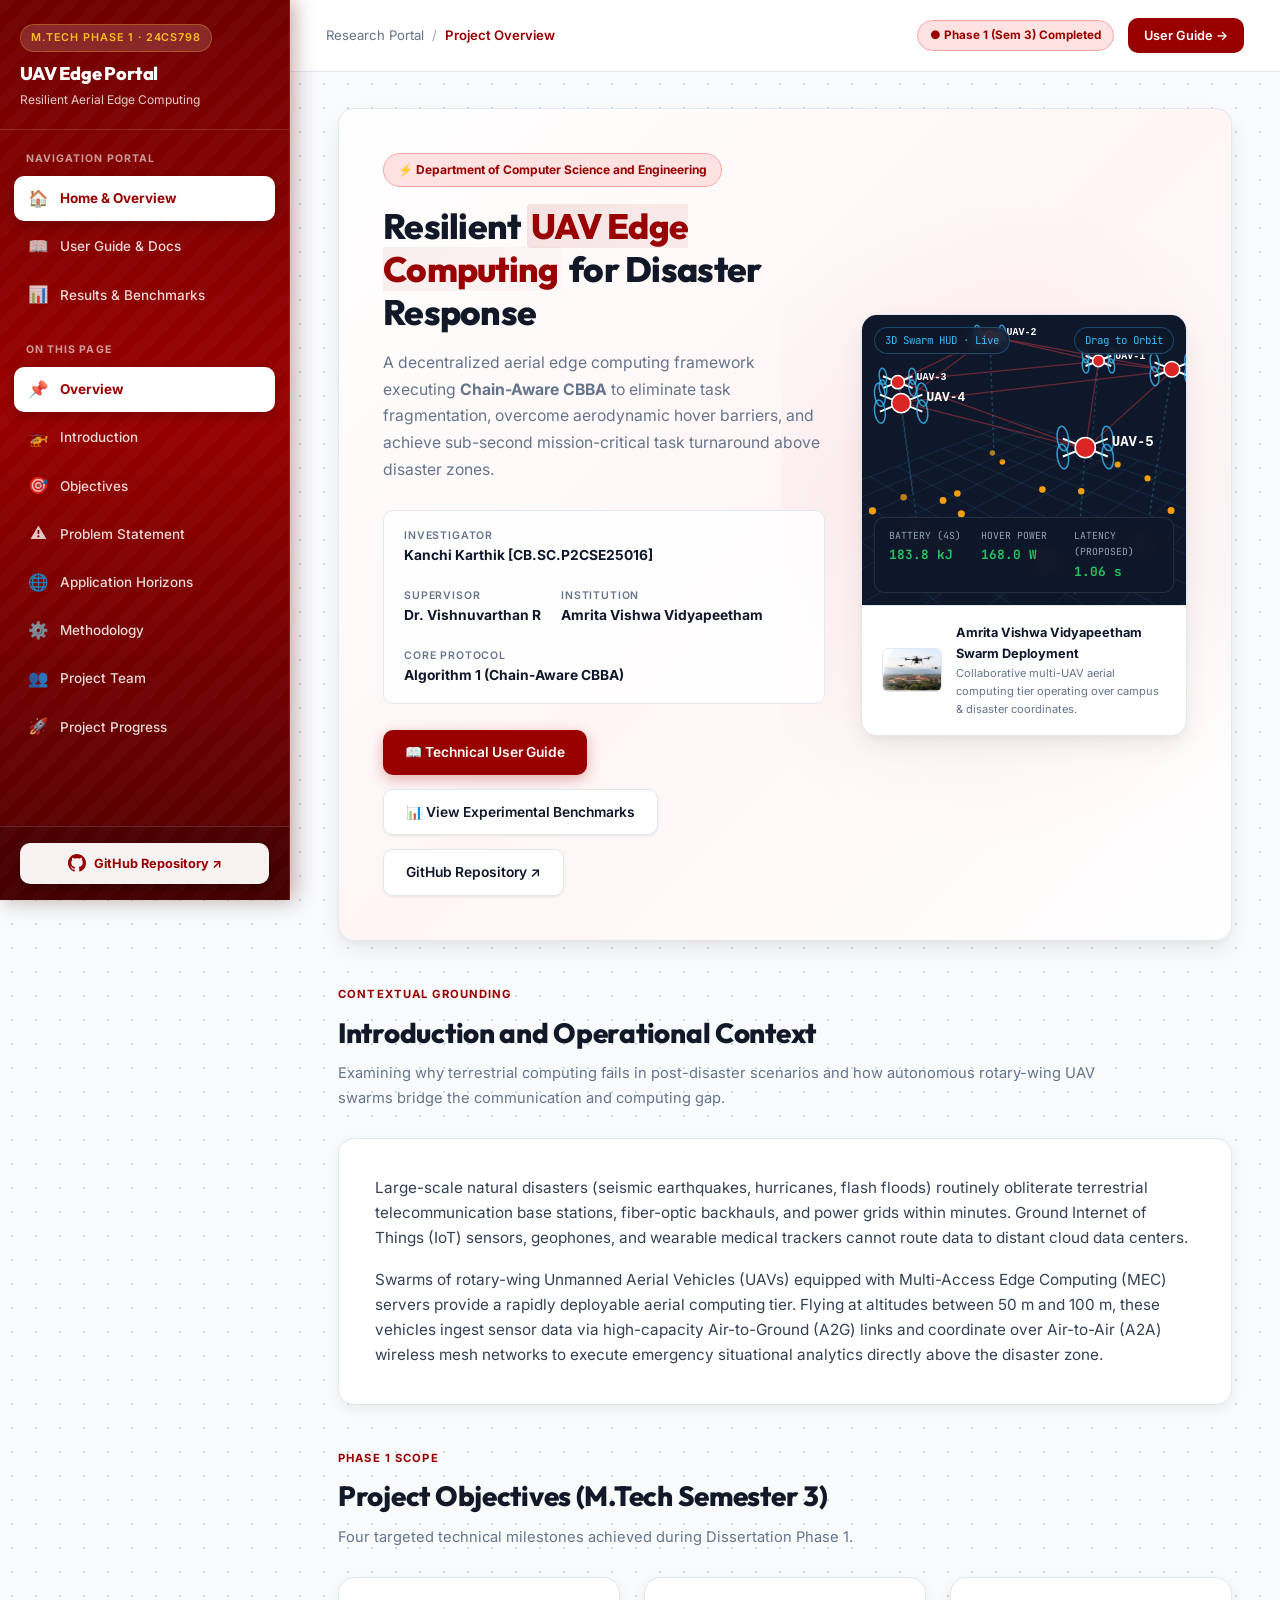
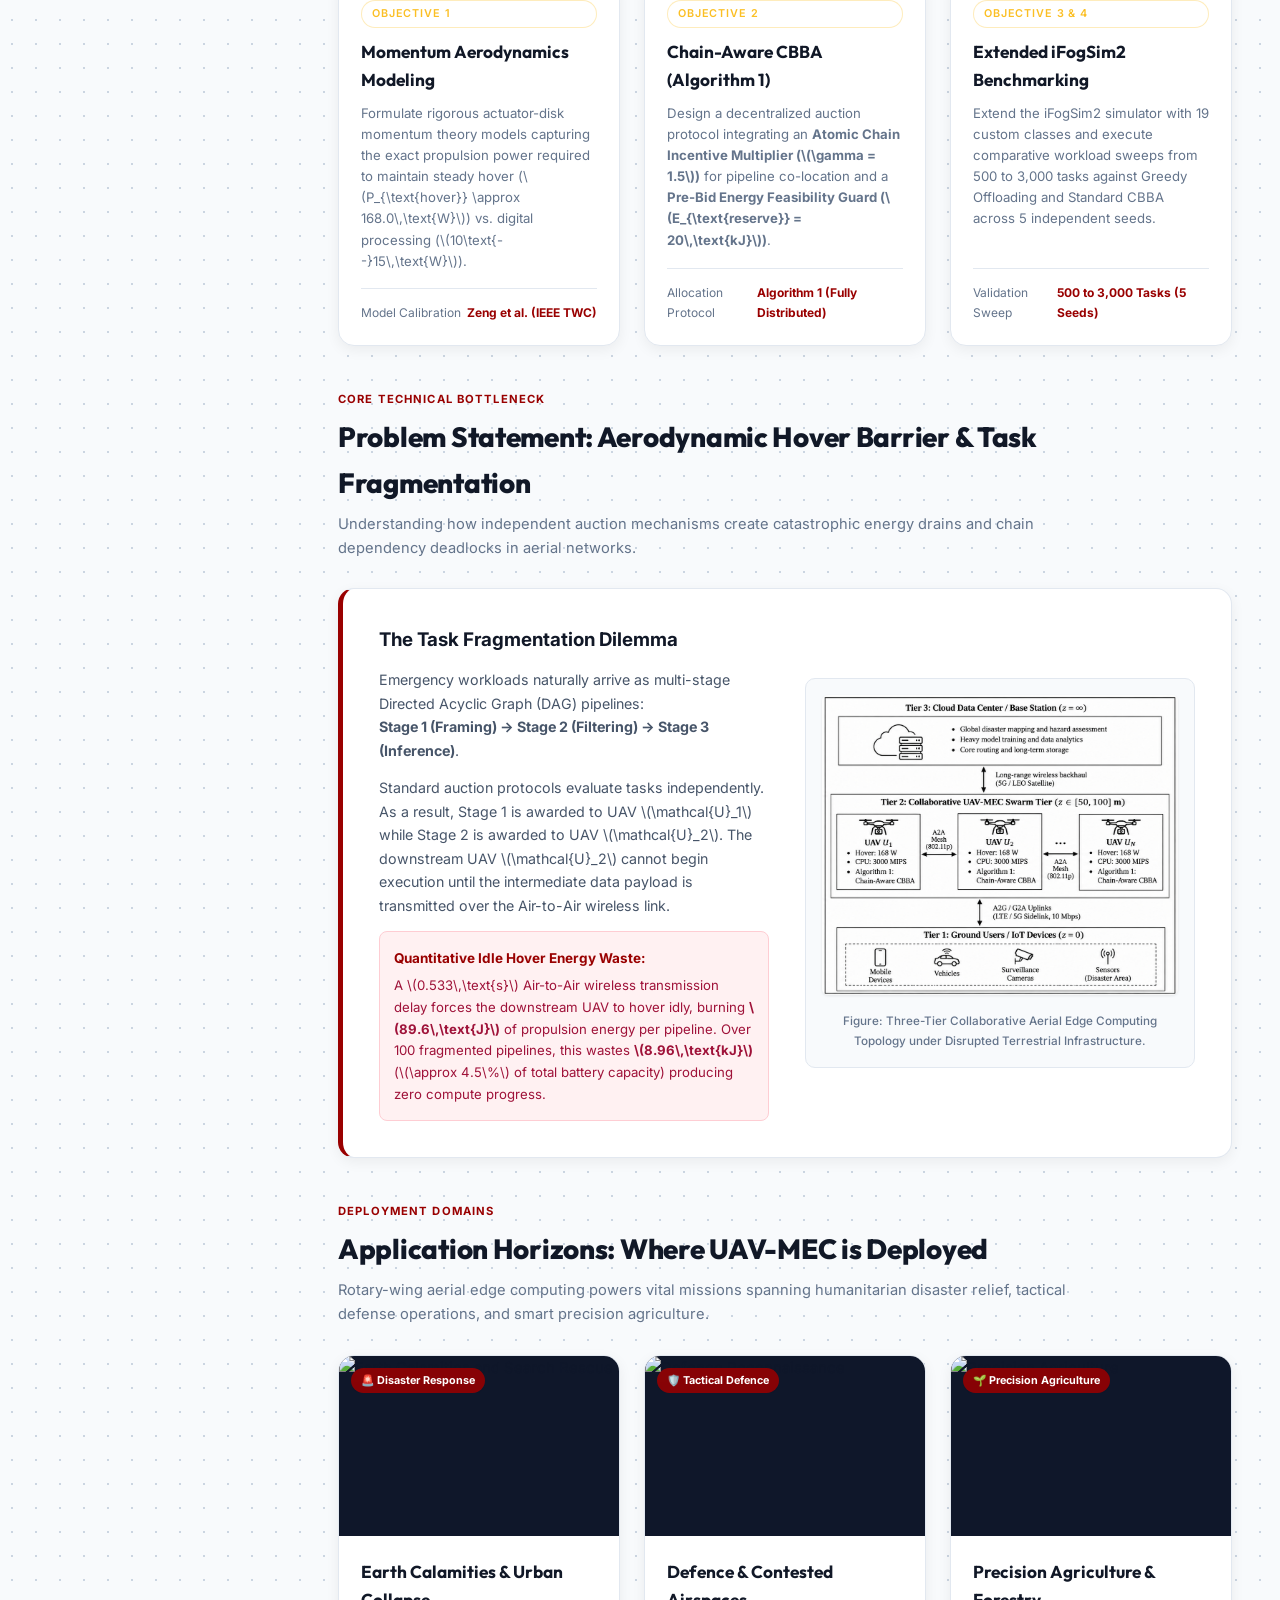
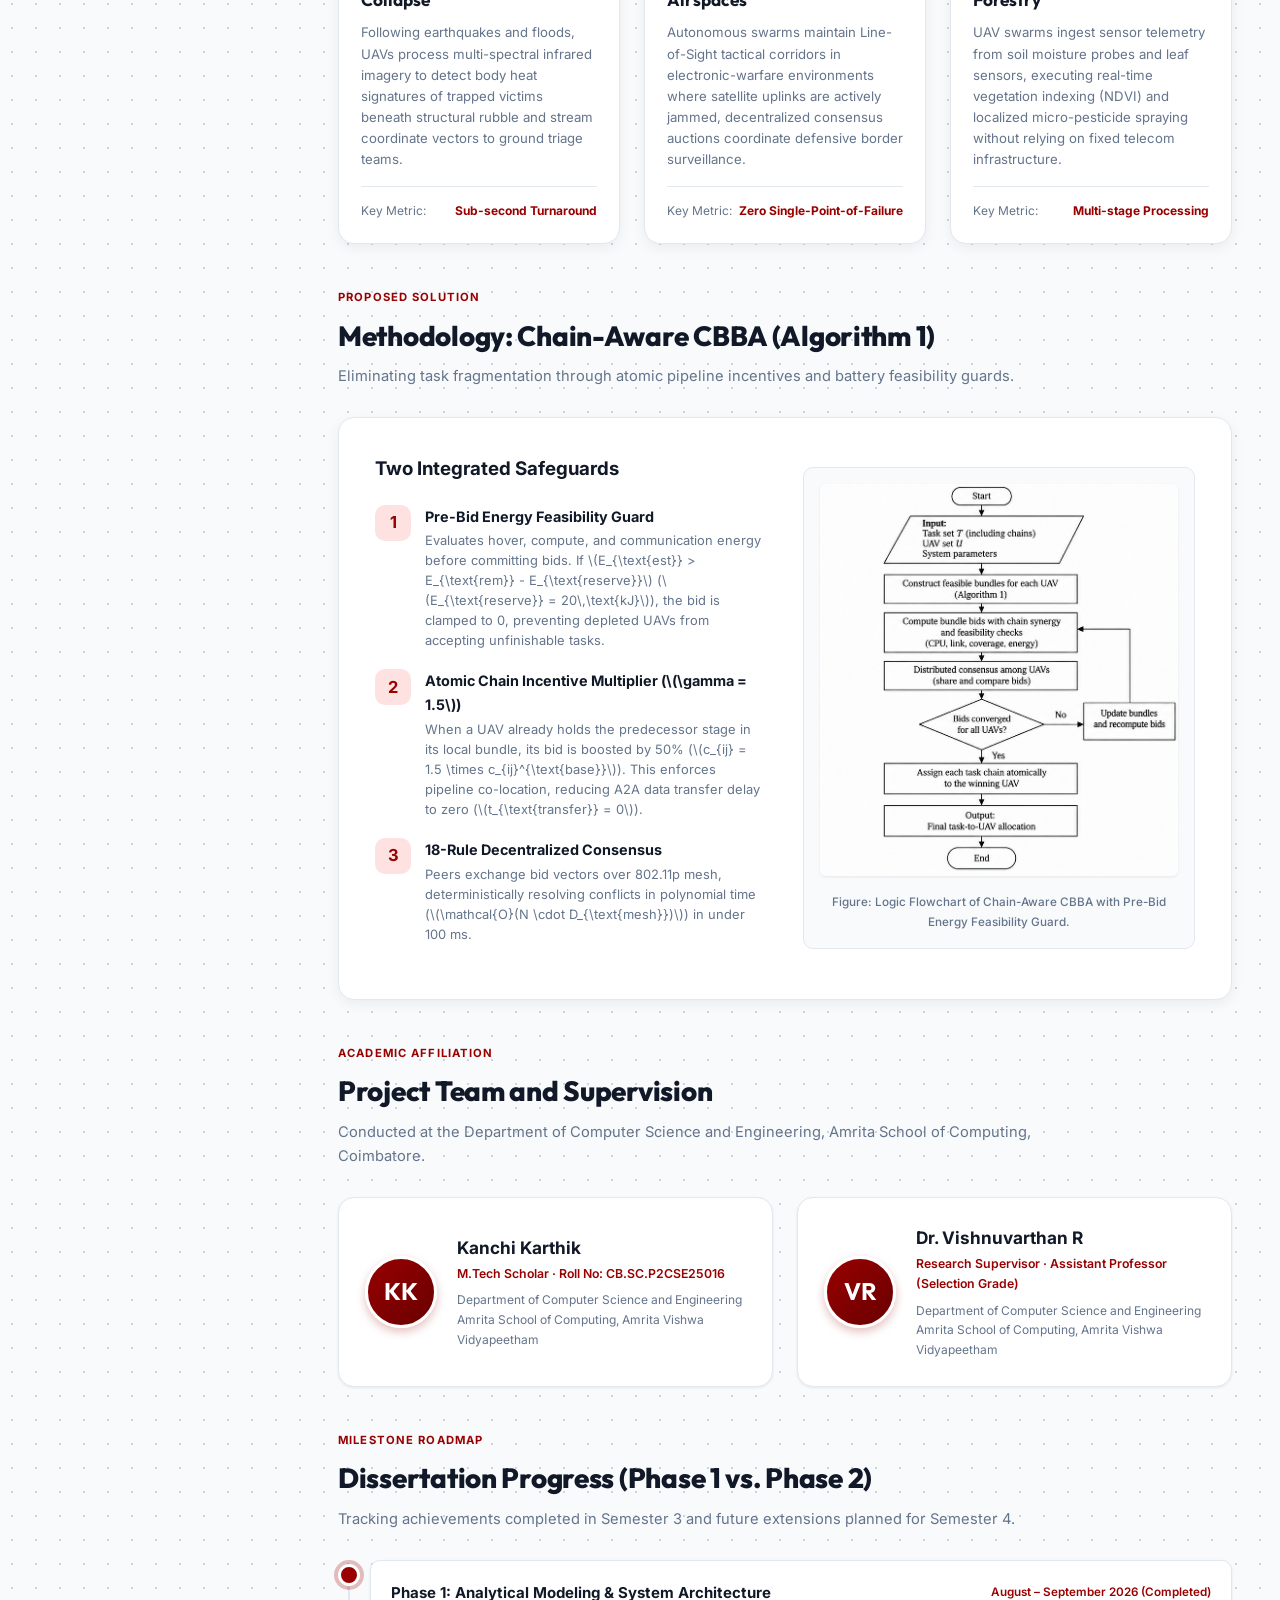
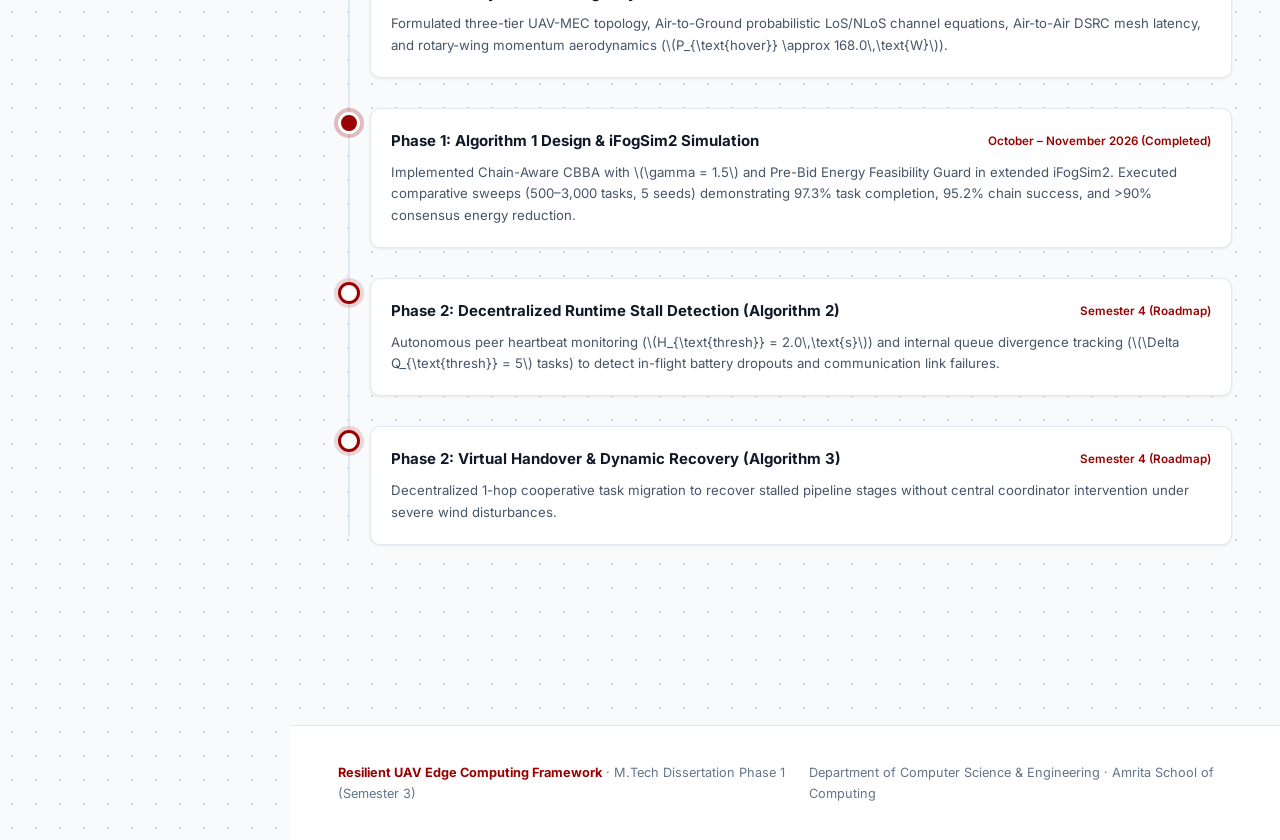
==== index.html @ 2c10b598 "Add full interactive documentation portal with textured crimson theme and 3D UAV HUD" ====
<!DOCTYPE html>
<html lang="en">
<head>
  <meta charset="UTF-8">
  <meta name="viewport" content="width=device-width, initial-scale=1.0">
  <title>Resilient UAV Edge Computing | Disaster Response Documentation Portal</title>
  <link rel="stylesheet" href="css/style.css">
  <link rel="icon" href="assets/amrita_uav_hero.png">
  <!-- MathJax for rendering KaTeX/LaTeX math -->
  <script src="https://polyfill.io/v3/polyfill.min.js?features=es6"></script>
  <script id="MathJax-script" async src="https://cdn.jsdelivr.net/npm/mathjax@3/es5/tex-mml-chtml.js"></script>
</head>
<body>

<div class="app-container">

  <!-- ==============================================================================
       TEXTURED CRIMSON SIDEBAR
       ============================================================================== -->
  <aside class="sidebar">
    <div class="sidebar-header">
      <div class="brand-badge">M.Tech Phase 1 · 24CS798</div>
      <h2 class="brand-title">UAV Edge Portal</h2>
      <p class="brand-subtitle">Resilient Aerial Edge Computing</p>
    </div>

    <nav class="sidebar-nav">
      <div class="nav-group">
        <div class="nav-group-title">Navigation Portal</div>
        <a href="index.html" class="nav-link active">
          <span class="nav-icon">🏠</span> Home & Overview
        </a>
        <a href="documentation.html" class="nav-link">
          <span class="nav-icon">📖</span> User Guide & Docs
        </a>
        <a href="results.html" class="nav-link">
          <span class="nav-icon">📊</span> Results & Benchmarks
        </a>
      </div>

      <div class="nav-group">
        <div class="nav-group-title">On This Page</div>
        <a href="#overview" class="nav-link"><span class="nav-icon">📌</span> Overview</a>
        <a href="#introduction" class="nav-link"><span class="nav-icon">🚁</span> Introduction</a>
        <a href="#objectives" class="nav-link"><span class="nav-icon">🎯</span> Objectives</a>
        <a href="#problem" class="nav-link"><span class="nav-icon">⚠️</span> Problem Statement</a>
        <a href="#applications" class="nav-link"><span class="nav-icon">🌐</span> Application Horizons</a>
        <a href="#methodology" class="nav-link"><span class="nav-icon">⚙️</span> Methodology</a>
        <a href="#team" class="nav-link"><span class="nav-icon">👥</span> Project Team</a>
        <a href="#progress" class="nav-link"><span class="nav-icon">🚀</span> Project Progress</a>
      </div>
    </nav>

    <div class="sidebar-footer">
      <a href="https://github.com/Kanchi-karthik/Resilient-UAV-Edge-Computing" target="_blank" class="github-btn">
        <svg height="18" width="18" viewBox="0 0 16 16" fill="currentColor">
          <path d="M8 0C3.58 0 0 3.58 0 8c0 3.54 2.29 6.53 5.47 7.59.4.07.55-.17.55-.38 0-.19-.01-.82-.01-1.49-2.01.37-2.53-.49-2.69-.94-.09-.23-.48-.94-.82-1.13-.28-.15-.68-.52-.01-.53.63-.01 1.08.58 1.23.82.72 1.21 1.87.87 2.33.66.07-.52.28-.87.51-1.07-1.78-.2-3.64-.89-3.64-3.95 0-.87.31-1.59.82-2.15-.08-.2-.36-1.02.08-2.12 0 0 .67-.21 2.2.82.64-.18 1.32-.27 2-.27.68 0 1.36.09 2 .27 1.53-1.04 2.2-.82 2.2-.82.44 1.1.16 1.92.08 2.12.51.56.82 1.27.82 2.15 0 3.07-1.87 3.75-3.65 3.95.29.25.54.73.54 1.48 0 1.07-.01 1.93-.01 2.2 0 .21.15.46.55.38A8.013 8.013 0 0016 8c0-4.42-3.58-8-8-8z"/>
        </svg>
        GitHub Repository ↗
      </a>
    </div>
  </aside>

  <!-- ==============================================================================
       MAIN CONTENT AREA
       ============================================================================== -->
  <main class="main-wrapper">
    
    <!-- Top Sticky Header -->
    <header class="top-navbar">
      <div class="nav-crumbs">
        <button class="mobile-toggle" aria-label="Toggle navigation">☰</button>
        <a href="index.html">Research Portal</a>
        <span class="separator">/</span>
        <span class="current">Project Overview</span>
      </div>
      <div class="top-actions">
        <span class="badge-phase">● Phase 1 (Sem 3) Completed</span>
        <a href="documentation.html" class="btn-header btn-header-primary">User Guide →</a>
      </div>
    </header>

    <!-- Page Content Container -->
    <div class="page-content">

      <!-- ==============================================================================
           3D INTERACTIVE HERO SECTION & AMRITA UAV DEPLOYMENT SCENARIO
           ============================================================================== -->
      <section id="overview" class="hero-3d-section">
        <div class="hero-grid">
          <div class="hero-text-block">
            <div class="hero-pill">⚡ Department of Computer Science and Engineering</div>
            <h1 class="hero-title">
              Resilient <span class="highlight">UAV Edge Computing</span> for Disaster Response
            </h1>
            <p class="hero-desc">
              A decentralized aerial edge computing framework executing <strong>Chain-Aware CBBA</strong> to eliminate task fragmentation, overcome aerodynamic hover barriers, and achieve sub-second mission-critical task turnaround above disaster zones.
            </p>

            <div class="hero-meta-strip">
              <div class="meta-item">
                <span class="meta-label">Investigator</span>
                <span class="meta-val">Kanchi Karthik [CB.SC.P2CSE25016]</span>
              </div>
              <div class="meta-item">
                <span class="meta-label">Supervisor</span>
                <span class="meta-val">Dr. Vishnuvarthan R</span>
              </div>
              <div class="meta-item">
                <span class="meta-label">Institution</span>
                <span class="meta-val">Amrita Vishwa Vidyapeetham</span>
              </div>
              <div class="meta-item">
                <span class="meta-label">Core Protocol</span>
                <span class="meta-val">Algorithm 1 (Chain-Aware CBBA)</span>
              </div>
            </div>

            <div class="hero-buttons">
              <a href="documentation.html" class="btn btn-primary">📖 Technical User Guide</a>
              <a href="results.html" class="btn btn-secondary">📊 View Experimental Benchmarks</a>
              <a href="https://github.com/Kanchi-karthik/Resilient-UAV-Edge-Computing" target="_blank" class="btn btn-secondary">
                GitHub Repository ↗
              </a>
            </div>
          </div>

          <!-- Interactive 3D Canvas / HUD Card -->
          <div class="hero-interactive-card">
            <div class="canvas-container">
              <canvas id="uav3dCanvas"></canvas>
              <div class="hud-overlay">
                <span class="hud-pill">3D Swarm HUD · Live</span>
                <span class="hud-pill">Drag to Orbit</span>
              </div>
              <div class="hud-telemetry">
                <div class="telemetry-item">
                  <span class="telemetry-label">Battery (4S)</span>
                  <span id="hudBattery" class="telemetry-val">184.2 kJ</span>
                </div>
                <div class="telemetry-item">
                  <span class="telemetry-label">Hover Power</span>
                  <span class="telemetry-val">168.0 W</span>
                </div>
                <div class="telemetry-item">
                  <span class="telemetry-label">Latency (Proposed)</span>
                  <span id="hudLatency" class="telemetry-val">1.06 s</span>
                </div>
              </div>
            </div>

            <!-- College Campus Photo Attachment Bar -->
            <div class="campus-preview-bar">
              <img src="assets/amrita_uav_hero.png" alt="Amrita Campus UAV Deployment" class="campus-thumbnail">
              <div class="campus-info">
                <h4>Amrita Vishwa Vidyapeetham Swarm Deployment</h4>
                <p>Collaborative multi-UAV aerial computing tier operating over campus & disaster coordinates.</p>
              </div>
            </div>
          </div>
        </div>
      </section>

      <!-- ==============================================================================
           INTRODUCTION & OPERATIONAL CONTEXT
           ============================================================================== -->
      <section id="introduction" class="content-section">
        <div class="section-header">
          <span class="section-tag">Contextual Grounding</span>
          <h2 class="section-title">Introduction and Operational Context</h2>
          <p class="section-desc">
            Examining why terrestrial computing fails in post-disaster scenarios and how autonomous rotary-wing UAV swarms bridge the communication and computing gap.
          </p>
        </div>

        <div class="methodology-box">
          <p style="margin-bottom: 16px; font-size: 1.02rem; color: #334155;">
            Large-scale natural disasters (seismic earthquakes, hurricanes, flash floods) routinely obliterate terrestrial telecommunication base stations, fiber-optic backhauls, and power grids within minutes. Ground Internet of Things (IoT) sensors, geophones, and wearable medical trackers cannot route data to distant cloud data centers.
          </p>
          <p style="font-size: 1.02rem; color: #334155;">
            Swarms of rotary-wing Unmanned Aerial Vehicles (UAVs) equipped with Multi-Access Edge Computing (MEC) servers provide a rapidly deployable aerial computing tier. Flying at altitudes between 50 m and 100 m, these vehicles ingest sensor data via high-capacity Air-to-Ground (A2G) links and coordinate over Air-to-Air (A2A) wireless mesh networks to execute emergency situational analytics directly above the disaster zone.
          </p>
        </div>
      </section>

      <!-- ==============================================================================
           PROJECT OBJECTIVES
           ============================================================================== -->
      <section id="objectives" class="content-section">
        <div class="section-header">
          <span class="section-tag">Phase 1 Scope</span>
          <h2 class="section-title">Project Objectives (M.Tech Semester 3)</h2>
          <p class="section-desc">
            Four targeted technical milestones achieved during Dissertation Phase 1.
          </p>
        </div>

        <div class="cards-grid-3">
          <div class="app-card">
            <div class="app-card-body">
              <div class="brand-badge">Objective 1</div>
              <h3 class="app-card-title">Momentum Aerodynamics Modeling</h3>
              <p class="app-card-text">
                Formulate rigorous actuator-disk momentum theory models capturing the exact propulsion power required to maintain steady hover (\(P_{\text{hover}} \approx 168.0\,\text{W}\)) vs. digital processing (\(10\text{--}15\,\text{W}\)).
              </p>
              <div class="app-card-footer">
                <span>Model Calibration</span>
                <strong>Zeng et al. (IEEE TWC)</strong>
              </div>
            </div>
          </div>

          <div class="app-card">
            <div class="app-card-body">
              <div class="brand-badge">Objective 2</div>
              <h3 class="app-card-title">Chain-Aware CBBA (Algorithm 1)</h3>
              <p class="app-card-text">
                Design a decentralized auction protocol integrating an <strong>Atomic Chain Incentive Multiplier (\(\gamma = 1.5\))</strong> for pipeline co-location and a <strong>Pre-Bid Energy Feasibility Guard (\(E_{\text{reserve}} = 20\,\text{kJ}\))</strong>.
              </p>
              <div class="app-card-footer">
                <span>Allocation Protocol</span>
                <strong>Algorithm 1 (Fully Distributed)</strong>
              </div>
            </div>
          </div>

          <div class="app-card">
            <div class="app-card-body">
              <div class="brand-badge">Objective 3 & 4</div>
              <h3 class="app-card-title">Extended iFogSim2 Benchmarking</h3>
              <p class="app-card-text">
                Extend the iFogSim2 simulator with 19 custom classes and execute comparative workload sweeps from 500 to 3,000 tasks against Greedy Offloading and Standard CBBA across 5 independent seeds.
              </p>
              <div class="app-card-footer">
                <span>Validation Sweep</span>
                <strong>500 to 3,000 Tasks (5 Seeds)</strong>
              </div>
            </div>
          </div>
        </div>
      </section>

      <!-- ==============================================================================
           PROBLEM STATEMENT: THE AERODYNAMIC HOVER BARRIER & TASK FRAGMENTATION
           ============================================================================== -->
      <section id="problem" class="content-section">
        <div class="section-header">
          <span class="section-tag">Core Technical Bottleneck</span>
          <h2 class="section-title">Problem Statement: Aerodynamic Hover Barrier & Task Fragmentation</h2>
          <p class="section-desc">
            Understanding how independent auction mechanisms create catastrophic energy drains and chain dependency deadlocks in aerial networks.
          </p>
        </div>

        <div class="methodology-box" style="border-left: 5px solid var(--primary-red);">
          <div class="methodology-grid">
            <div>
              <h3 style="font-size: 1.25rem; font-weight: 700; color: #111827; margin-bottom: 12px;">
                The Task Fragmentation Dilemma
              </h3>
              <p style="font-size: 0.95rem; color: #475569; line-height: 1.65; margin-bottom: 14px;">
                Emergency workloads naturally arrive as multi-stage Directed Acyclic Graph (DAG) pipelines:
                <br><strong>Stage 1 (Framing) → Stage 2 (Filtering) → Stage 3 (Inference)</strong>.
              </p>
              <p style="font-size: 0.95rem; color: #475569; line-height: 1.65; margin-bottom: 14px;">
                Standard auction protocols evaluate tasks independently. As a result, Stage 1 is awarded to UAV \(\mathcal{U}_1\) while Stage 2 is awarded to UAV \(\mathcal{U}_2\). The downstream UAV \(\mathcal{U}_2\) cannot begin execution until the intermediate data payload is transmitted over the Air-to-Air wireless link.
              </p>
              <div style="background: #fff1f2; border: 1px solid #fecdd3; padding: 14px; border-radius: 8px;">
                <strong style="color: #990000; font-size: 0.9rem;">Quantitative Idle Hover Energy Waste:</strong>
                <p style="font-size: 0.88rem; color: #9f1239; margin-top: 4px;">
                  A \(0.533\,\text{s}\) Air-to-Air wireless transmission delay forces the downstream UAV to hover idly, burning <strong>\(89.6\,\text{J}\)</strong> of propulsion energy per pipeline. Over 100 fragmented pipelines, this wastes <strong>\(8.96\,\text{kJ}\)</strong> (\(\approx 4.5\%\) of total battery capacity) producing zero compute progress.
                </p>
              </div>
            </div>

            <div class="diagram-card">
              <img src="assets/architecture_ieee_bw.png" alt="Three-Tier Collaborative Architecture">
              <div class="diagram-caption">Figure: Three-Tier Collaborative Aerial Edge Computing Topology under Disrupted Terrestrial Infrastructure.</div>
            </div>
          </div>
        </div>
      </section>

      <!-- ==============================================================================
           APPLICATION HORIZONS: AGRICULTURE, DEFENCE, AND EARTH CALAMITIES
           ============================================================================== -->
      <section id="applications" class="content-section">
        <div class="section-header">
          <span class="section-tag">Deployment Domains</span>
          <h2 class="section-title">Application Horizons: Where UAV-MEC is Deployed</h2>
          <p class="section-desc">
            Rotary-wing aerial edge computing powers vital missions spanning humanitarian disaster relief, tactical defense operations, and smart precision agriculture.
          </p>
        </div>

        <div class="cards-grid-3">
          <!-- Card 1: Earth Calamities -->
          <div class="app-card">
            <div class="app-card-img-wrap">
              <img src="https://images.unsplash.com/photo-1547683905-f686c993aae5?auto=format&fit=crop&w=800&q=80" alt="Earth Calamities and Search Rescue" class="app-card-img">
              <span class="app-card-badge">🚨 Disaster Response</span>
            </div>
            <div class="app-card-body">
              <h3 class="app-card-title">Earth Calamities & Urban Collapse</h3>
              <p class="app-card-text">
                Following earthquakes and floods, UAVs process multi-spectral infrared imagery to detect body heat signatures of trapped victims beneath structural rubble and stream coordinate vectors to ground triage teams.
              </p>
              <div class="app-card-footer">
                <span>Key Metric:</span>
                <strong>Sub-second Turnaround</strong>
              </div>
            </div>
          </div>

          <!-- Card 2: Defence & Tactical Reconnaissance -->
          <div class="app-card">
            <div class="app-card-img-wrap">
              <img src="https://images.unsplash.com/photo-1508614589041-895b88991e3e?auto=format&fit=crop&w=800&q=80" alt="Defence Reconnaissance" class="app-card-img">
              <span class="app-card-badge">🛡️ Tactical Defence</span>
            </div>
            <div class="app-card-body">
              <h3 class="app-card-title">Defence & Contested Airspaces</h3>
              <p class="app-card-text">
                Autonomous swarms maintain Line-of-Sight tactical corridors in electronic-warfare environments where satellite uplinks are actively jammed, decentralized consensus auctions coordinate defensive border surveillance.
              </p>
              <div class="app-card-footer">
                <span>Key Metric:</span>
                <strong>Zero Single-Point-of-Failure</strong>
              </div>
            </div>
          </div>

          <!-- Card 3: Precision Agriculture -->
          <div class="app-card">
            <div class="app-card-img-wrap">
              <img src="https://images.unsplash.com/photo-1586771107445-d3ca888129ff?auto=format&fit=crop&w=800&q=80" alt="Precision Agriculture" class="app-card-img">
              <span class="app-card-badge">🌱 Precision Agriculture</span>
            </div>
            <div class="app-card-body">
              <h3 class="app-card-title">Precision Agriculture & Forestry</h3>
              <p class="app-card-text">
                UAV swarms ingest sensor telemetry from soil moisture probes and leaf sensors, executing real-time vegetation indexing (NDVI) and localized micro-pesticide spraying without relying on fixed telecom infrastructure.
              </p>
              <div class="app-card-footer">
                <span>Key Metric:</span>
                <strong>Multi-stage Processing</strong>
              </div>
            </div>
          </div>
        </div>
      </section>

      <!-- ==============================================================================
           METHODOLOGY & ALGORITHM 1 HIGHLIGHT
           ============================================================================== -->
      <section id="methodology" class="content-section">
        <div class="section-header">
          <span class="section-tag">Proposed Solution</span>
          <h2 class="section-title">Methodology: Chain-Aware CBBA (Algorithm 1)</h2>
          <p class="section-desc">
            Eliminating task fragmentation through atomic pipeline incentives and battery feasibility guards.
          </p>
        </div>

        <div class="methodology-box">
          <div class="methodology-grid">
            <div>
              <h3 style="font-size: 1.25rem; font-weight: 700; color: #111827; margin-bottom: 12px;">
                Two Integrated Safeguards
              </h3>
              
              <ul class="feature-list">
                <li class="feature-item">
                  <div class="feature-icon">1</div>
                  <div class="feature-text">
                    <h4>Pre-Bid Energy Feasibility Guard</h4>
                    <p>Evaluates hover, compute, and communication energy before committing bids. If \(E_{\text{est}} > E_{\text{rem}} - E_{\text{reserve}}\) (\(E_{\text{reserve}} = 20\,\text{kJ}\)), the bid is clamped to 0, preventing depleted UAVs from accepting unfinishable tasks.</p>
                  </div>
                </li>

                <li class="feature-item">
                  <div class="feature-icon">2</div>
                  <div class="feature-text">
                    <h4>Atomic Chain Incentive Multiplier (\(\gamma = 1.5\))</h4>
                    <p>When a UAV already holds the predecessor stage in its local bundle, its bid is boosted by 50% (\(c_{ij} = 1.5 \times c_{ij}^{\text{base}}\)). This enforces pipeline co-location, reducing A2A data transfer delay to zero (\(t_{\text{transfer}} = 0\)).</p>
                  </div>
                </li>

                <li class="feature-item">
                  <div class="feature-icon">3</div>
                  <div class="feature-text">
                    <h4>18-Rule Decentralized Consensus</h4>
                    <p>Peers exchange bid vectors over 802.11p mesh, deterministically resolving conflicts in polynomial time (\(\mathcal{O}(N \cdot D_{\text{mesh}})\)) in under 100 ms.</p>
                  </div>
                </li>
              </ul>
            </div>

            <div class="diagram-card">
              <img src="assets/algo1_flowchart_ieee_bw.png" alt="Algorithm 1 Flowchart">
              <div class="diagram-caption">Figure: Logic Flowchart of Chain-Aware CBBA with Pre-Bid Energy Feasibility Guard.</div>
            </div>
          </div>
        </div>
      </section>

      <!-- ==============================================================================
           PROJECT TEAM
           ============================================================================== -->
      <section id="team" class="content-section">
        <div class="section-header">
          <span class="section-tag">Academic Affiliation</span>
          <h2 class="section-title">Project Team and Supervision</h2>
          <p class="section-desc">
            Conducted at the Department of Computer Science and Engineering, Amrita School of Computing, Coimbatore.
          </p>
        </div>

        <div class="team-grid">
          <div class="team-card">
            <div class="team-avatar">KK</div>
            <div class="team-info">
              <h3>Kanchi Karthik</h3>
              <div class="team-role">M.Tech Scholar · Roll No: CB.SC.P2CSE25016</div>
              <div class="team-dept">
                Department of Computer Science and Engineering<br>
                Amrita School of Computing, Amrita Vishwa Vidyapeetham
              </div>
            </div>
          </div>

          <div class="team-card">
            <div class="team-avatar">VR</div>
            <div class="team-info">
              <h3>Dr. Vishnuvarthan R</h3>
              <div class="team-role">Research Supervisor · Assistant Professor (Selection Grade)</div>
              <div class="team-dept">
                Department of Computer Science and Engineering<br>
                Amrita School of Computing, Amrita Vishwa Vidyapeetham
              </div>
            </div>
          </div>
        </div>
      </section>

      <!-- ==============================================================================
           PROJECT PROGRESS TIMELINE
           ============================================================================== -->
      <section id="progress" class="content-section">
        <div class="section-header">
          <span class="section-tag">Milestone Roadmap</span>
          <h2 class="section-title">Dissertation Progress (Phase 1 vs. Phase 2)</h2>
          <p class="section-desc">
            Tracking achievements completed in Semester 3 and future extensions planned for Semester 4.
          </p>
        </div>

        <div class="timeline">
          <div class="timeline-item">
            <div class="timeline-point active"></div>
            <div class="timeline-content">
              <div class="timeline-header">
                <h4>Phase 1: Analytical Modeling & System Architecture</h4>
                <span class="timeline-date">August – September 2026 (Completed)</span>
              </div>
              <p style="font-size: 0.88rem; color: #475569;">
                Formulated three-tier UAV-MEC topology, Air-to-Ground probabilistic LoS/NLoS channel equations, Air-to-Air DSRC mesh latency, and rotary-wing momentum aerodynamics (\(P_{\text{hover}} \approx 168.0\,\text{W}\)).
              </p>
            </div>
          </div>

          <div class="timeline-item">
            <div class="timeline-point active"></div>
            <div class="timeline-content">
              <div class="timeline-header">
                <h4>Phase 1: Algorithm 1 Design & iFogSim2 Simulation</h4>
                <span class="timeline-date">October – November 2026 (Completed)</span>
              </div>
              <p style="font-size: 0.88rem; color: #475569;">
                Implemented Chain-Aware CBBA with \(\gamma = 1.5\) and Pre-Bid Energy Feasibility Guard in extended iFogSim2. Executed comparative sweeps (500–3,000 tasks, 5 seeds) demonstrating 97.3% task completion, 95.2% chain success, and &gt;90% consensus energy reduction.
              </p>
            </div>
          </div>

          <div class="timeline-item">
            <div class="timeline-point"></div>
            <div class="timeline-content">
              <div class="timeline-header">
                <h4>Phase 2: Decentralized Runtime Stall Detection (Algorithm 2)</h4>
                <span class="timeline-date">Semester 4 (Roadmap)</span>
              </div>
              <p style="font-size: 0.88rem; color: #475569;">
                Autonomous peer heartbeat monitoring (\(H_{\text{thresh}} = 2.0\,\text{s}\)) and internal queue divergence tracking (\(\Delta Q_{\text{thresh}} = 5\) tasks) to detect in-flight battery dropouts and communication link failures.
              </p>
            </div>
          </div>

          <div class="timeline-item">
            <div class="timeline-point"></div>
            <div class="timeline-content">
              <div class="timeline-header">
                <h4>Phase 2: Virtual Handover & Dynamic Recovery (Algorithm 3)</h4>
                <span class="timeline-date">Semester 4 (Roadmap)</span>
              </div>
              <p style="font-size: 0.88rem; color: #475569;">
                Decentralized 1-hop cooperative task migration to recover stalled pipeline stages without central coordinator intervention under severe wind disturbances.
              </p>
            </div>
          </div>
        </div>
      </section>

    </div>

    <!-- Portal Footer -->
    <footer class="portal-footer">
      <div>
        <strong>Resilient UAV Edge Computing Framework</strong> · M.Tech Dissertation Phase 1 (Semester 3)
      </div>
      <div>
        Department of Computer Science & Engineering · Amrita School of Computing
      </div>
    </footer>

  </main>
</div>

<script src="js/three-hero.js"></script>
<script src="js/main.js"></script>
</body>
</html>
---- css/style.css ----
/* ==============================================================================
   RESILIENT UAV EDGE COMPUTING DOCUMENTATION PORTAL
   Theme: Textured Crimson Red & Clean Academic White
   Author: Kanchi Karthik [CB.SC.P2CSE25016] | Supervisor: Dr. Vishnuvarthan R
   Amrita School of Computing, Amrita Vishwa Vidyapeetham
   ============================================================================== */

@import url('https://fonts.googleapis.com/css2?family=Inter:wght@300;400;500;600;700;800&family=JetBrains+Mono:wght@400;500;600&family=Outfit:wght@400;500;600;700;800&display=swap');

:root {
  --primary-red: #990000;
  --primary-red-hover: #b3002d;
  --deep-crimson: #680000;
  --dark-red: #520000;
  --accent-gold: #fbbf24;
  --accent-red-light: #fee2e2;
  --accent-red-border: #fca5a5;
  
  --bg-main: #f8fafc;
  --bg-card: #ffffff;
  --bg-card-subtle: #f1f5f9;
  --bg-sidebar: linear-gradient(180deg, #700000 0%, #990000 45%, #500000 100%);
  
  --text-main: #0f172a;
  --text-muted: #64748b;
  --text-light: #94a3b8;
  --text-white: #ffffff;
  
  --border-light: #e2e8f0;
  --border-focus: #b3002d;
  --shadow-sm: 0 1px 3px rgba(0,0,0,0.08);
  --shadow-md: 0 4px 14px rgba(0,0,0,0.06);
  --shadow-lg: 0 10px 25px -3px rgba(0,0,0,0.08), 0 4px 6px -2px rgba(0,0,0,0.04);
  --shadow-crimson: 0 8px 24px rgba(153, 0, 0, 0.25);
  
  --sidebar-width: 290px;
  --header-height: 72px;
  --radius-sm: 6px;
  --radius-md: 10px;
  --radius-lg: 16px;
  --radius-full: 9999px;
  
  --font-sans: 'Inter', -apple-system, BlinkMacSystemFont, sans-serif;
  --font-heading: 'Outfit', var(--font-sans);
  --font-mono: 'JetBrains Mono', monospace;
}

* {
  margin: 0;
  padding: 0;
  box-sizing: border-box;
}

html {
  scroll-behavior: smooth;
  font-size: 15px;
}

body {
  font-family: var(--font-sans);
  background-color: var(--bg-main);
  color: var(--text-main);
  line-height: 1.65;
  background-image: radial-gradient(#cbd5e1 0.75px, transparent 0.75px);
  background-size: 24px 24px;
  overflow-x: hidden;
}

/* ==============================================================================
   LAYOUT & CONTAINER
   ============================================================================== */
.app-container {
  display: flex;
  min-height: 100vh;
}

/* ==============================================================================
   TEXTURED CRIMSON SIDEBAR
   ============================================================================== */
.sidebar {
  width: var(--sidebar-width);
  background: var(--bg-sidebar);
  color: var(--text-white);
  position: fixed;
  top: 0;
  bottom: 0;
  left: 0;
  z-index: 100;
  display: flex;
  flex-direction: column;
  box-shadow: 4px 0 20px rgba(80, 0, 0, 0.35);
  border-right: 1px solid rgba(255, 255, 255, 0.12);
  transition: transform 0.3s cubic-bezier(0.4, 0, 0.2, 1);
  overflow-y: auto;
}

/* Subtle textured overlay on sidebar */
.sidebar::before {
  content: "";
  position: absolute;
  top: 0; left: 0; right: 0; bottom: 0;
  background-image: 
    radial-gradient(rgba(255, 255, 255, 0.08) 1px, transparent 0),
    linear-gradient(135deg, rgba(255,255,255,0.04) 25%, transparent 25%, transparent 50%, rgba(255,255,255,0.04) 50%, rgba(255,255,255,0.04) 75%, transparent 75%, transparent);
  background-size: 16px 16px, 32px 32px;
  pointer-events: none;
  opacity: 0.6;
}

.sidebar-header {
  padding: 24px 20px 20px 20px;
  position: relative;
  border-bottom: 1px solid rgba(255, 255, 255, 0.15);
}

.brand-badge {
  display: inline-flex;
  align-items: center;
  gap: 6px;
  background: rgba(255, 255, 255, 0.15);
  backdrop-filter: blur(8px);
  padding: 4px 10px;
  border-radius: var(--radius-full);
  font-size: 0.72rem;
  font-weight: 600;
  text-transform: uppercase;
  letter-spacing: 0.08em;
  color: var(--accent-gold);
  margin-bottom: 10px;
  border: 1px solid rgba(251, 191, 36, 0.3);
}

.brand-title {
  font-family: var(--font-heading);
  font-size: 1.22rem;
  font-weight: 800;
  line-height: 1.3;
  color: #ffffff;
  letter-spacing: -0.01em;
}

.brand-subtitle {
  font-size: 0.8rem;
  color: rgba(255, 255, 255, 0.8);
  margin-top: 4px;
  font-weight: 400;
}

.sidebar-nav {
  flex: 1;
  padding: 20px 14px;
  position: relative;
}

.nav-group {
  margin-bottom: 24px;
}

.nav-group-title {
  font-size: 0.7rem;
  font-weight: 700;
  text-transform: uppercase;
  letter-spacing: 0.1em;
  color: rgba(255, 255, 255, 0.6);
  padding: 0 12px;
  margin-bottom: 8px;
}

.nav-link {
  display: flex;
  align-items: center;
  gap: 12px;
  padding: 9px 14px;
  color: rgba(255, 255, 255, 0.85);
  text-decoration: none;
  font-size: 0.9rem;
  font-weight: 500;
  border-radius: var(--radius-md);
  transition: all 0.2s ease;
  position: relative;
  margin-bottom: 3px;
}

.nav-link:hover {
  background: rgba(255, 255, 255, 0.16);
  color: #ffffff;
  transform: translateX(3px);
}

.nav-link.active {
  background: #ffffff;
  color: var(--primary-red);
  font-weight: 700;
  box-shadow: 0 4px 12px rgba(0, 0, 0, 0.2);
}

.nav-link.active .nav-icon {
  color: var(--primary-red);
}

.nav-icon {
  font-size: 1.1rem;
  opacity: 0.9;
  width: 20px;
  display: inline-flex;
  justify-content: center;
}

.sidebar-footer {
  padding: 16px 20px;
  border-top: 1px solid rgba(255, 255, 255, 0.15);
  position: relative;
  background: rgba(0, 0, 0, 0.15);
}

.github-btn {
  display: flex;
  align-items: center;
  justify-content: center;
  gap: 8px;
  width: 100%;
  padding: 10px 14px;
  background: rgba(255, 255, 255, 0.95);
  color: var(--primary-red);
  border-radius: var(--radius-md);
  text-decoration: none;
  font-weight: 700;
  font-size: 0.85rem;
  transition: all 0.2s ease;
  box-shadow: 0 4px 10px rgba(0, 0, 0, 0.25);
}

.github-btn:hover {
  background: #ffffff;
  transform: translateY(-2px);
  box-shadow: 0 6px 16px rgba(0, 0, 0, 0.35);
  color: var(--deep-crimson);
}

/* ==============================================================================
   MAIN CONTENT AREA
   ============================================================================== */
.main-wrapper {
  margin-left: var(--sidebar-width);
  flex: 1;
  display: flex;
  flex-direction: column;
  min-width: 0;
}

.top-navbar {
  height: var(--header-height);
  background: rgba(255, 255, 255, 0.92);
  backdrop-filter: blur(12px);
  border-bottom: 1px solid var(--border-light);
  display: flex;
  align-items: center;
  justify-content: space-between;
  padding: 0 36px;
  position: sticky;
  top: 0;
  z-index: 90;
}

.nav-crumbs {
  display: flex;
  align-items: center;
  gap: 8px;
  font-size: 0.88rem;
  color: var(--text-muted);
}

.nav-crumbs a {
  color: var(--text-muted);
  text-decoration: none;
  transition: color 0.15s;
}

.nav-crumbs a:hover {
  color: var(--primary-red);
}

.nav-crumbs .separator {
  color: var(--text-light);
}

.nav-crumbs .current {
  color: var(--primary-red);
  font-weight: 600;
}

.top-actions {
  display: flex;
  align-items: center;
  gap: 14px;
}

.badge-phase {
  background: var(--accent-red-light);
  color: var(--primary-red);
  border: 1px solid var(--accent-red-border);
  font-size: 0.78rem;
  font-weight: 700;
  padding: 5px 12px;
  border-radius: var(--radius-full);
  display: inline-flex;
  align-items: center;
  gap: 6px;
}

.btn-header {
  padding: 7px 16px;
  font-size: 0.85rem;
  font-weight: 600;
  border-radius: var(--radius-md);
  text-decoration: none;
  display: inline-flex;
  align-items: center;
  gap: 6px;
  transition: all 0.2s ease;
}

.btn-header-primary {
  background: var(--primary-red);
  color: #ffffff;
}

.btn-header-primary:hover {
  background: var(--primary-red-hover);
  transform: translateY(-1px);
}

.mobile-toggle {
  display: none;
  background: none;
  border: none;
  font-size: 1.5rem;
  color: var(--primary-red);
  cursor: pointer;
}

/* ==============================================================================
   PAGE CONTAINER & SECTIONS
   ============================================================================== */
.page-content {
  padding: 36px 48px 80px 48px;
  max-width: 1240px;
}

/* ==============================================================================
   HERO / 3D LANDING SECTION
   ============================================================================== */
.hero-3d-section {
  position: relative;
  background: linear-gradient(135deg, #ffffff 0%, #fff5f5 50%, #ffffff 100%);
  border-radius: var(--radius-lg);
  border: 1px solid var(--border-light);
  box-shadow: var(--shadow-lg);
  padding: 44px;
  margin-bottom: 40px;
  overflow: hidden;
}

.hero-3d-section::after {
  content: "";
  position: absolute;
  top: 0; right: 0; width: 450px; height: 100%;
  background: radial-gradient(circle at center, rgba(153, 0, 0, 0.07) 0%, transparent 70%);
  pointer-events: none;
}

.hero-grid {
  display: grid;
  grid-template-columns: 1.15fr 0.85fr;
  gap: 36px;
  align-items: center;
  position: relative;
  z-index: 2;
}

.hero-pill {
  display: inline-flex;
  align-items: center;
  gap: 8px;
  background: var(--accent-red-light);
  color: var(--primary-red);
  border: 1px solid var(--accent-red-border);
  padding: 6px 14px;
  border-radius: var(--radius-full);
  font-size: 0.8rem;
  font-weight: 700;
  margin-bottom: 18px;
}

.hero-title {
  font-family: var(--font-heading);
  font-size: 2.35rem;
  font-weight: 800;
  line-height: 1.22;
  color: #111827;
  margin-bottom: 16px;
  letter-spacing: -0.02em;
}

.hero-title span.highlight {
  color: var(--primary-red);
  background: linear-gradient(120deg, rgba(153,0,0,0.1) 0%, rgba(153,0,0,0.02) 100%);
  padding: 0 4px;
  border-radius: 4px;
}

.hero-desc {
  font-size: 1.05rem;
  color: var(--text-muted);
  line-height: 1.7;
  margin-bottom: 26px;
}

.hero-meta-strip {
  display: flex;
  flex-wrap: wrap;
  gap: 20px;
  padding: 16px 20px;
  background: rgba(255, 255, 255, 0.85);
  border: 1px solid var(--border-light);
  border-radius: var(--radius-md);
  margin-bottom: 26px;
}

.meta-item {
  display: flex;
  flex-direction: column;
}

.meta-label {
  font-size: 0.7rem;
  text-transform: uppercase;
  letter-spacing: 0.08em;
  color: var(--text-muted);
  font-weight: 600;
}

.meta-val {
  font-size: 0.92rem;
  font-weight: 700;
  color: var(--text-main);
}

.hero-buttons {
  display: flex;
  flex-wrap: wrap;
  gap: 14px;
}

.btn {
  display: inline-flex;
  align-items: center;
  gap: 8px;
  padding: 11px 22px;
  font-size: 0.92rem;
  font-weight: 600;
  border-radius: var(--radius-md);
  text-decoration: none;
  cursor: pointer;
  border: none;
  transition: all 0.2s cubic-bezier(0.4, 0, 0.2, 1);
}

.btn-primary {
  background: var(--primary-red);
  color: #ffffff;
  box-shadow: 0 4px 14px rgba(153, 0, 0, 0.3);
}

.btn-primary:hover {
  background: var(--primary-red-hover);
  transform: translateY(-2px);
  box-shadow: 0 6px 20px rgba(153, 0, 0, 0.4);
}

.btn-secondary {
  background: #ffffff;
  color: var(--text-main);
  border: 1px solid var(--border-light);
  box-shadow: var(--shadow-sm);
}

.btn-secondary:hover {
  border-color: var(--primary-red);
  color: var(--primary-red);
  transform: translateY(-2px);
  box-shadow: var(--shadow-md);
}

/* Interactive 3D Canvas / Campus UAV Hero Card */
.hero-interactive-card {
  position: relative;
  background: #ffffff;
  border-radius: var(--radius-lg);
  border: 1px solid var(--border-light);
  box-shadow: var(--shadow-lg);
  overflow: hidden;
  display: flex;
  flex-direction: column;
}

.canvas-container {
  position: relative;
  width: 100%;
  height: 290px;
  background: #0f172a;
  overflow: hidden;
}

#uav3dCanvas {
  width: 100%;
  height: 100%;
  display: block;
}

.hud-overlay {
  position: absolute;
  top: 12px;
  left: 12px;
  right: 12px;
  display: flex;
  justify-content: space-between;
  pointer-events: none;
}

.hud-pill {
  background: rgba(15, 23, 42, 0.75);
  backdrop-filter: blur(6px);
  color: #38bdf8;
  font-family: var(--font-mono);
  font-size: 0.72rem;
  padding: 4px 10px;
  border-radius: var(--radius-full);
  border: 1px solid rgba(56, 189, 248, 0.3);
}

.hud-telemetry {
  position: absolute;
  bottom: 12px;
  left: 12px;
  right: 12px;
  background: rgba(15, 23, 42, 0.85);
  backdrop-filter: blur(8px);
  padding: 10px 14px;
  border-radius: var(--radius-md);
  border: 1px solid rgba(255, 255, 255, 0.1);
  display: grid;
  grid-template-columns: repeat(3, 1fr);
  gap: 8px;
  color: #ffffff;
  font-family: var(--font-mono);
}

.telemetry-item {
  display: flex;
  flex-direction: column;
}

.telemetry-label {
  font-size: 0.65rem;
  color: #94a3b8;
  text-transform: uppercase;
}

.telemetry-val {
  font-size: 0.85rem;
  font-weight: 700;
  color: #22c55e;
}

.campus-preview-bar {
  padding: 16px 20px;
  background: #ffffff;
  display: flex;
  align-items: center;
  gap: 14px;
  border-top: 1px solid var(--border-light);
}

.campus-thumbnail {
  width: 60px;
  height: 44px;
  object-fit: cover;
  border-radius: var(--radius-sm);
  border: 1px solid var(--border-light);
}

.campus-info h4 {
  font-size: 0.85rem;
  font-weight: 700;
  color: var(--text-main);
}

.campus-info p {
  font-size: 0.74rem;
  color: var(--text-muted);
}

/* ==============================================================================
   APPLICATION HORIZONS (AGRICULTURE, DEFENCE, EARTH CALAMITIES)
   ============================================================================== */
.section-header {
  margin-bottom: 28px;
}

.section-tag {
  display: inline-block;
  font-size: 0.75rem;
  font-weight: 700;
  text-transform: uppercase;
  letter-spacing: 0.1em;
  color: var(--primary-red);
  margin-bottom: 6px;
}

.section-title {
  font-family: var(--font-heading);
  font-size: 1.85rem;
  font-weight: 800;
  color: #111827;
  letter-spacing: -0.01em;
}

.section-desc {
  font-size: 0.98rem;
  color: var(--text-muted);
  max-width: 780px;
  margin-top: 6px;
}

.cards-grid-3 {
  display: grid;
  grid-template-columns: repeat(3, 1fr);
  gap: 24px;
  margin-bottom: 40px;
}

.app-card {
  background: var(--bg-card);
  border: 1px solid var(--border-light);
  border-radius: var(--radius-lg);
  overflow: hidden;
  box-shadow: var(--shadow-md);
  transition: all 0.3s cubic-bezier(0.4, 0, 0.2, 1);
  display: flex;
  flex-direction: column;
}

.app-card:hover {
  transform: translateY(-6px);
  box-shadow: var(--shadow-lg);
  border-color: var(--accent-red-border);
}

.app-card-img-wrap {
  position: relative;
  height: 180px;
  overflow: hidden;
  background: #0f172a;
}

.app-card-img {
  width: 100%;
  height: 100%;
  object-fit: cover;
  transition: transform 0.4s ease;
}

.app-card:hover .app-card-img {
  transform: scale(1.05);
}

.app-card-badge {
  position: absolute;
  top: 12px;
  left: 12px;
  background: rgba(153, 0, 0, 0.88);
  backdrop-filter: blur(6px);
  color: #ffffff;
  font-size: 0.72rem;
  font-weight: 700;
  padding: 4px 10px;
  border-radius: var(--radius-full);
}

.app-card-body {
  padding: 22px;
  flex: 1;
  display: flex;
  flex-direction: column;
}

.app-card-title {
  font-family: var(--font-heading);
  font-size: 1.15rem;
  font-weight: 700;
  color: #111827;
  margin-bottom: 8px;
}

.app-card-text {
  font-size: 0.88rem;
  color: var(--text-muted);
  line-height: 1.6;
  margin-bottom: 16px;
  flex: 1;
}

.app-card-footer {
  padding-top: 14px;
  border-top: 1px solid var(--border-light);
  display: flex;
  justify-content: space-between;
  align-items: center;
  font-size: 0.8rem;
  color: var(--text-muted);
}

.app-card-footer strong {
  color: var(--primary-red);
}

/* ==============================================================================
   METHODOLOGY & ALGORITHM 1 HIGHLIGHT CARD
   ============================================================================== */
.methodology-box {
  background: #ffffff;
  border-radius: var(--radius-lg);
  border: 1px solid var(--border-light);
  box-shadow: var(--shadow-md);
  padding: 36px;
  margin-bottom: 40px;
}

.methodology-grid {
  display: grid;
  grid-template-columns: 1fr 1fr;
  gap: 36px;
  align-items: center;
}

.feature-list {
  list-style: none;
  margin-top: 20px;
}

.feature-item {
  display: flex;
  align-items: flex-start;
  gap: 14px;
  margin-bottom: 18px;
}

.feature-icon {
  width: 36px;
  height: 36px;
  background: var(--accent-red-light);
  color: var(--primary-red);
  border-radius: var(--radius-md);
  display: inline-flex;
  align-items: center;
  justify-content: center;
  font-size: 1.1rem;
  flex-shrink: 0;
  font-weight: 700;
}

.feature-text h4 {
  font-size: 0.96rem;
  font-weight: 700;
  color: #111827;
  margin-bottom: 3px;
}

.feature-text p {
  font-size: 0.86rem;
  color: var(--text-muted);
  line-height: 1.55;
}

.diagram-card {
  background: #f8fafc;
  border: 1px solid var(--border-light);
  border-radius: var(--radius-md);
  padding: 16px;
  text-align: center;
}

.diagram-card img {
  max-width: 100%;
  height: auto;
  border-radius: var(--radius-sm);
  box-shadow: var(--shadow-sm);
}

.diagram-caption {
  font-size: 0.78rem;
  color: var(--text-muted);
  margin-top: 10px;
  font-weight: 500;
}

/* ==============================================================================
   METRIC COMPARISON TABLE
   ============================================================================== */
.table-responsive {
  width: 100%;
  overflow-x: auto;
  border-radius: var(--radius-md);
  border: 1px solid var(--border-light);
  box-shadow: var(--shadow-sm);
  background: #ffffff;
  margin-bottom: 36px;
}

.benchmark-table {
  width: 100%;
  border-collapse: collapse;
  text-align: left;
  font-size: 0.88rem;
}

.benchmark-table thead {
  background: linear-gradient(90deg, #700000 0%, #990000 100%);
  color: #ffffff;
}

.benchmark-table th {
  padding: 14px 18px;
  font-weight: 700;
  font-family: var(--font-heading);
  letter-spacing: 0.02em;
}

.benchmark-table td {
  padding: 14px 18px;
  border-bottom: 1px solid var(--border-light);
  color: var(--text-main);
}

.benchmark-table tbody tr:hover {
  background: #fff5f5;
}

.benchmark-table tbody tr:last-child td {
  border-bottom: none;
}

.highlight-row {
  background: #fffafa;
  font-weight: 600;
}

.pill-success {
  background: #dcfce7;
  color: #15803d;
  font-size: 0.75rem;
  font-weight: 700;
  padding: 3px 8px;
  border-radius: var(--radius-full);
}

/* ==============================================================================
   CODE BLOCKS & PRE TABS
   ============================================================================== */
.code-block-container {
  background: #0f172a;
  border-radius: var(--radius-md);
  overflow: hidden;
  margin-bottom: 28px;
  border: 1px solid #1e293b;
  box-shadow: var(--shadow-md);
}

.code-header {
  background: #1e293b;
  padding: 10px 16px;
  display: flex;
  justify-content: space-between;
  align-items: center;
}

.code-title {
  color: #94a3b8;
  font-family: var(--font-mono);
  font-size: 0.78rem;
  font-weight: 500;
}

.copy-btn {
  background: rgba(255, 255, 255, 0.1);
  border: 1px solid rgba(255, 255, 255, 0.2);
  color: #e2e8f0;
  font-size: 0.72rem;
  padding: 4px 10px;
  border-radius: var(--radius-sm);
  cursor: pointer;
  transition: all 0.2s ease;
}

.copy-btn:hover {
  background: var(--primary-red);
  color: #ffffff;
}

pre code {
  display: block;
  padding: 18px 20px;
  font-family: var(--font-mono);
  font-size: 0.84rem;
  color: #e2e8f0;
  line-height: 1.6;
  overflow-x: auto;
}

/* ==============================================================================
   TEAM SECTION
   ============================================================================== */
.team-grid {
  display: grid;
  grid-template-columns: repeat(2, 1fr);
  gap: 24px;
  margin-bottom: 40px;
}

.team-card {
  background: #ffffff;
  border: 1px solid var(--border-light);
  border-radius: var(--radius-lg);
  padding: 26px;
  display: flex;
  gap: 20px;
  align-items: center;
  box-shadow: var(--shadow-sm);
  transition: all 0.2s ease;
}

.team-card:hover {
  border-color: var(--accent-red-border);
  transform: translateY(-3px);
  box-shadow: var(--shadow-md);
}

.team-avatar {
  width: 72px;
  height: 72px;
  border-radius: 50%;
  background: linear-gradient(135deg, var(--primary-red) 0%, var(--deep-crimson) 100%);
  color: #ffffff;
  font-family: var(--font-heading);
  font-size: 1.6rem;
  font-weight: 700;
  display: flex;
  align-items: center;
  justify-content: center;
  flex-shrink: 0;
  border: 3px solid #ffffff;
  box-shadow: 0 4px 10px rgba(153, 0, 0, 0.25);
}

.team-info h3 {
  font-size: 1.15rem;
  font-weight: 700;
  color: #111827;
  margin-bottom: 2px;
}

.team-role {
  font-size: 0.82rem;
  color: var(--primary-red);
  font-weight: 600;
  margin-bottom: 6px;
}

.team-dept {
  font-size: 0.8rem;
  color: var(--text-muted);
}

/* ==============================================================================
   PROGRESS TIMELINE
   ============================================================================== */
.timeline {
  position: relative;
  padding-left: 32px;
  margin-bottom: 40px;
}

.timeline::before {
  content: "";
  position: absolute;
  top: 8px;
  bottom: 8px;
  left: 10px;
  width: 2px;
  background: var(--border-light);
}

.timeline-item {
  position: relative;
  margin-bottom: 30px;
}

.timeline-point {
  position: absolute;
  left: -32px;
  top: 4px;
  width: 22px;
  height: 22px;
  border-radius: 50%;
  background: #ffffff;
  border: 3px solid var(--primary-red);
  box-shadow: 0 0 0 4px rgba(153, 0, 0, 0.15);
}

.timeline-point.active {
  background: var(--primary-red);
  border-color: #ffffff;
  box-shadow: 0 0 0 4px rgba(153, 0, 0, 0.25);
}

.timeline-content {
  background: #ffffff;
  border: 1px solid var(--border-light);
  border-radius: var(--radius-md);
  padding: 20px;
  box-shadow: var(--shadow-sm);
}

.timeline-header {
  display: flex;
  justify-content: space-between;
  align-items: center;
  margin-bottom: 8px;
}

.timeline-header h4 {
  font-size: 1rem;
  font-weight: 700;
  color: #111827;
}

.timeline-date {
  font-size: 0.78rem;
  color: var(--primary-red);
  font-weight: 600;
}

/* ==============================================================================
   FOOTER
   ============================================================================== */
.portal-footer {
  margin-top: 60px;
  padding: 36px 48px;
  background: #ffffff;
  border-top: 1px solid var(--border-light);
  display: flex;
  justify-content: space-between;
  align-items: center;
  font-size: 0.85rem;
  color: var(--text-muted);
}

.portal-footer strong {
  color: var(--primary-red);
}

/* ==============================================================================
   RESPONSIVE DESIGN
   ============================================================================== */
@media (max-width: 1024px) {
  .hero-grid {
    grid-template-columns: 1fr;
  }
  
  .cards-grid-3 {
    grid-template-columns: repeat(2, 1fr);
  }
  
  .methodology-grid {
    grid-template-columns: 1fr;
  }
}

@media (max-width: 768px) {
  .sidebar {
    transform: translateX(-100%);
  }
  
  .sidebar.open {
    transform: translateX(0);
  }
  
  .main-wrapper {
    margin-left: 0;
  }
  
  .mobile-toggle {
    display: block;
  }
  
  .page-content {
    padding: 24px 20px;
  }
  
  .cards-grid-3, .team-grid {
    grid-template-columns: 1fr;
  }
  
  .hero-3d-section {
    padding: 24px;
  }
  
  .hero-title {
    font-size: 1.85rem;
  }
}
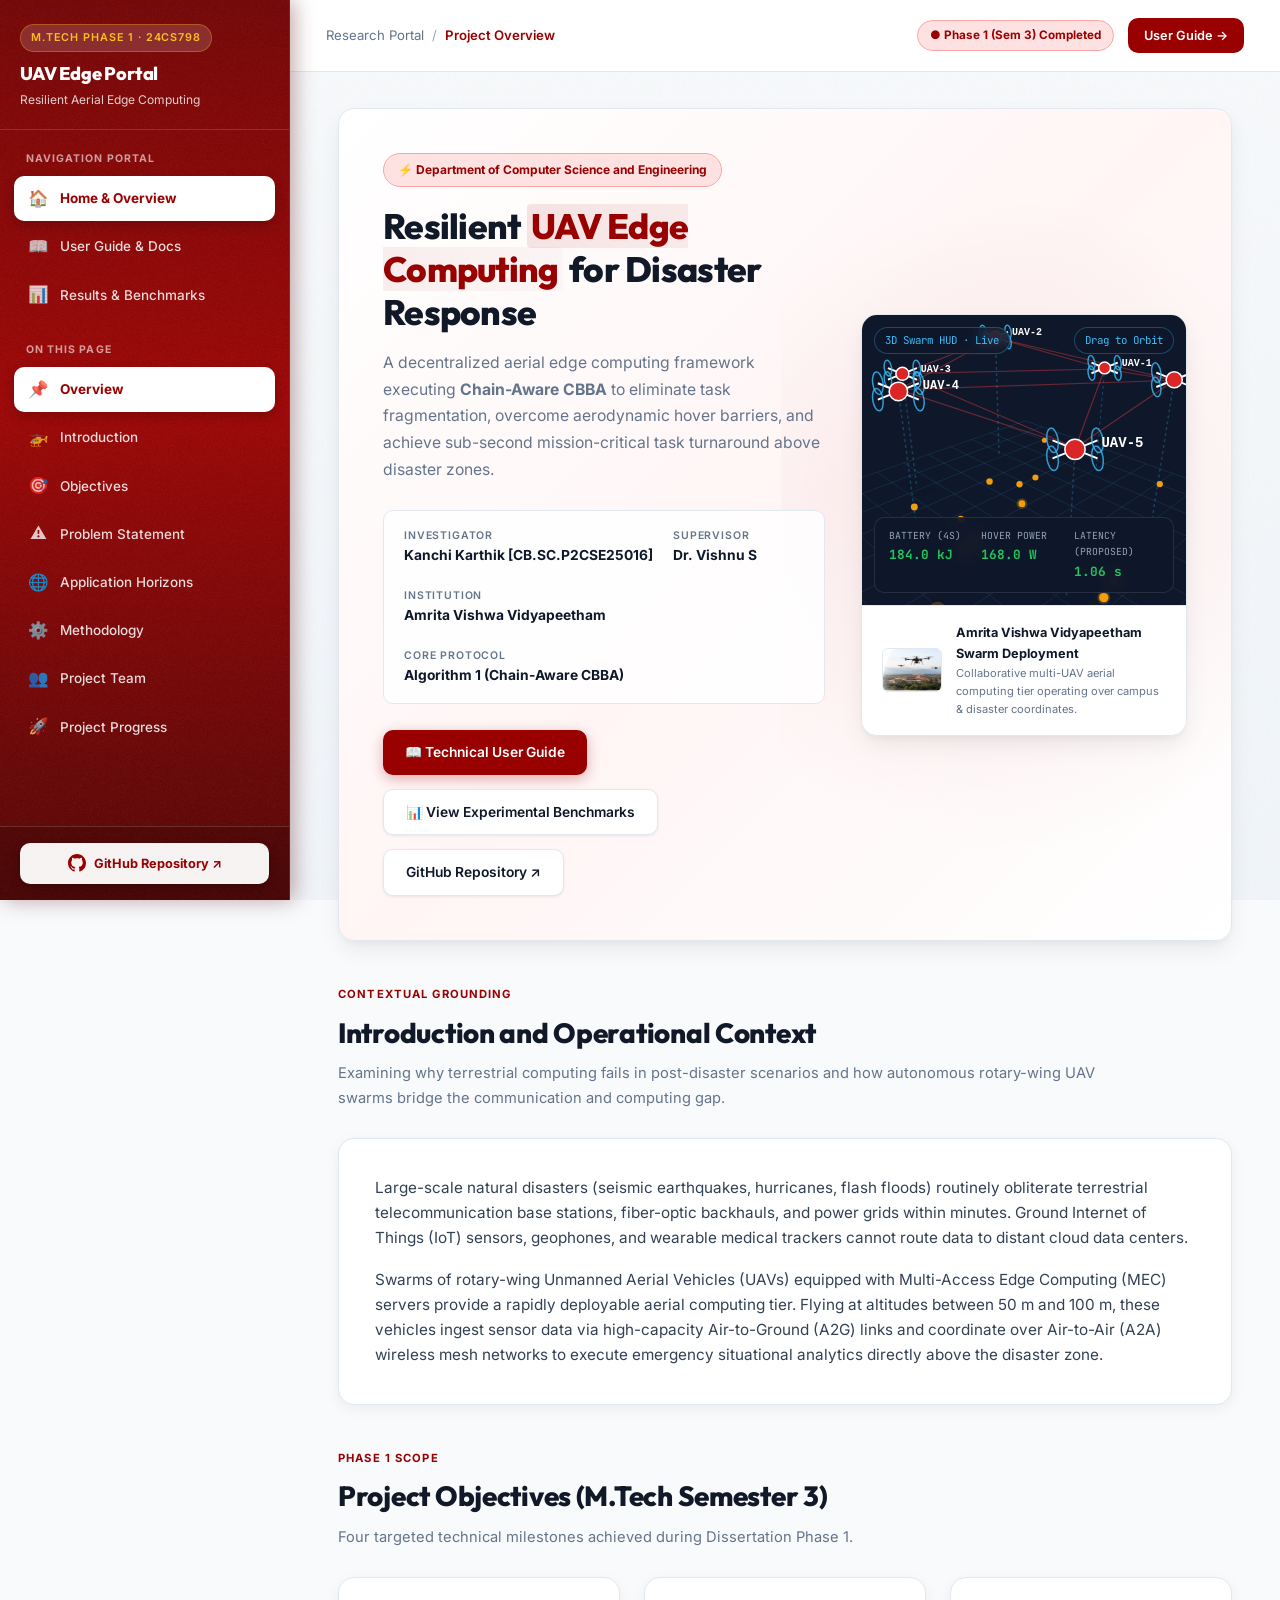
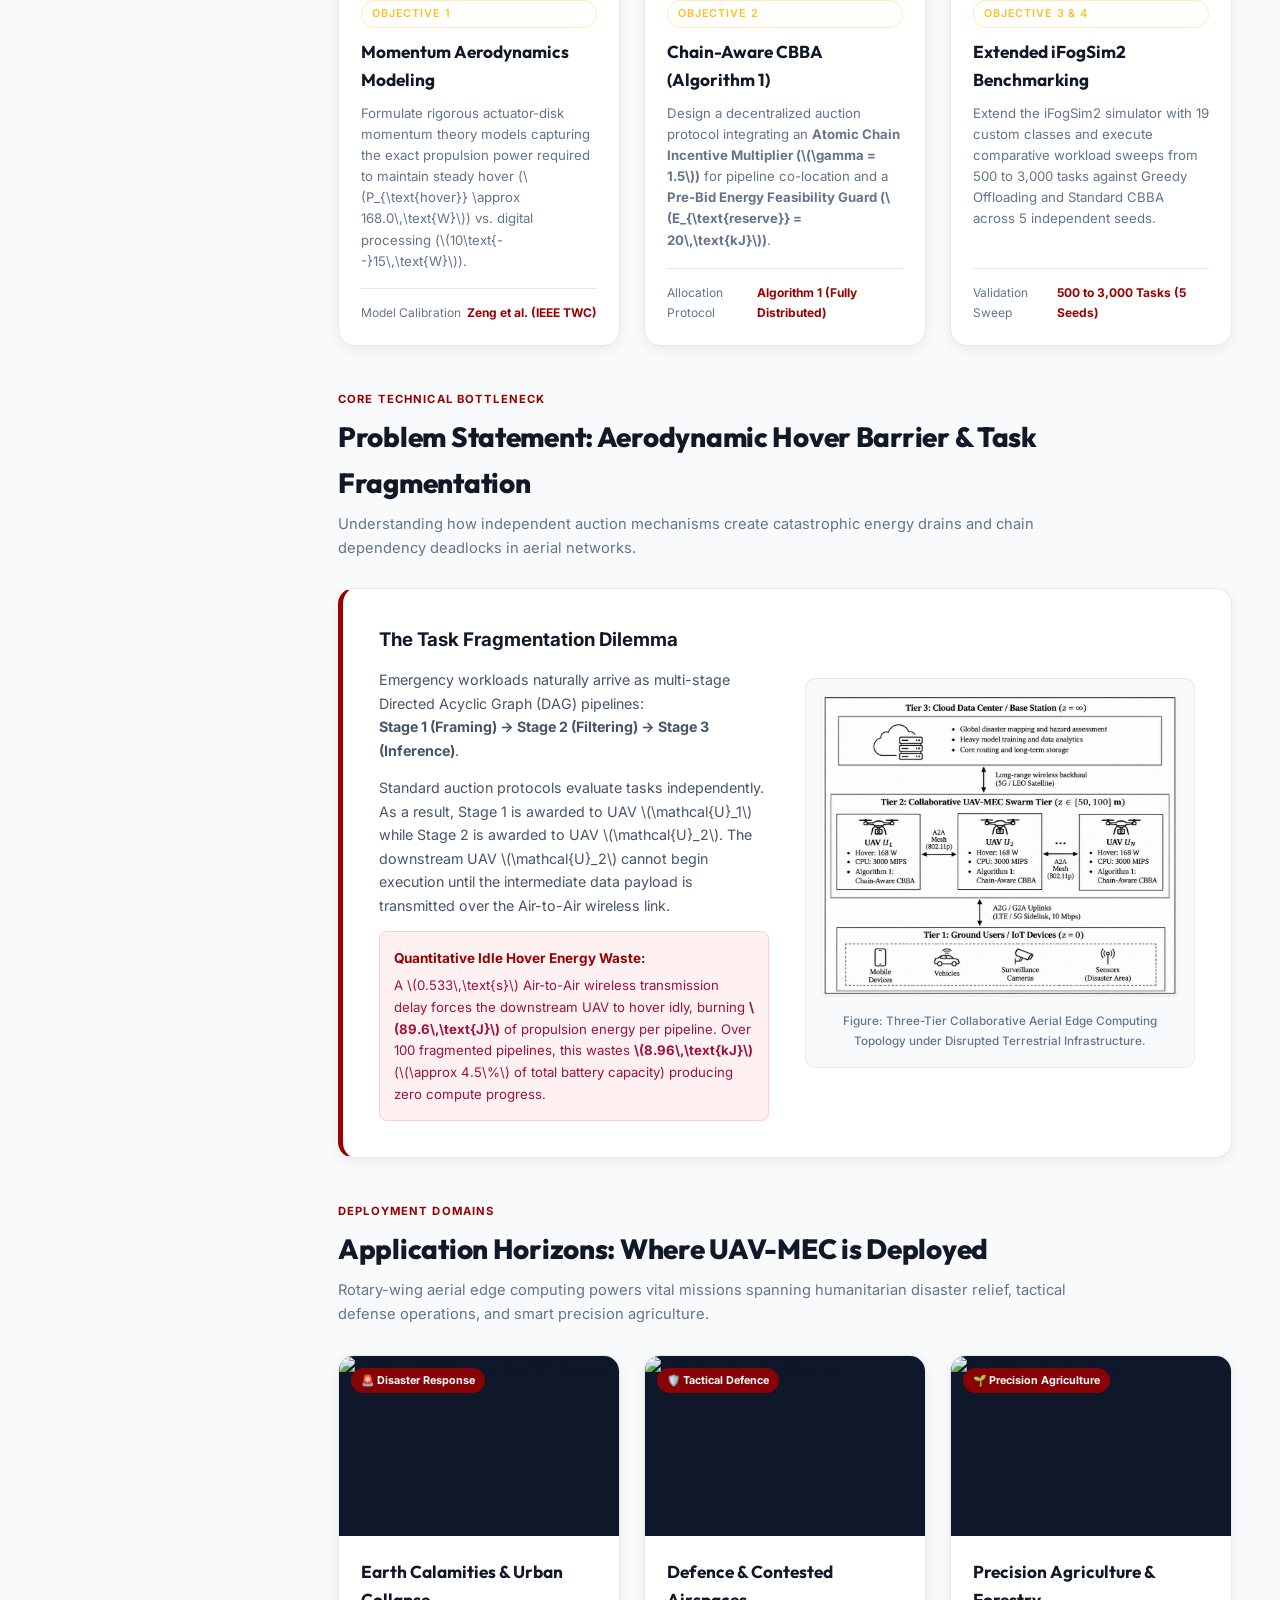
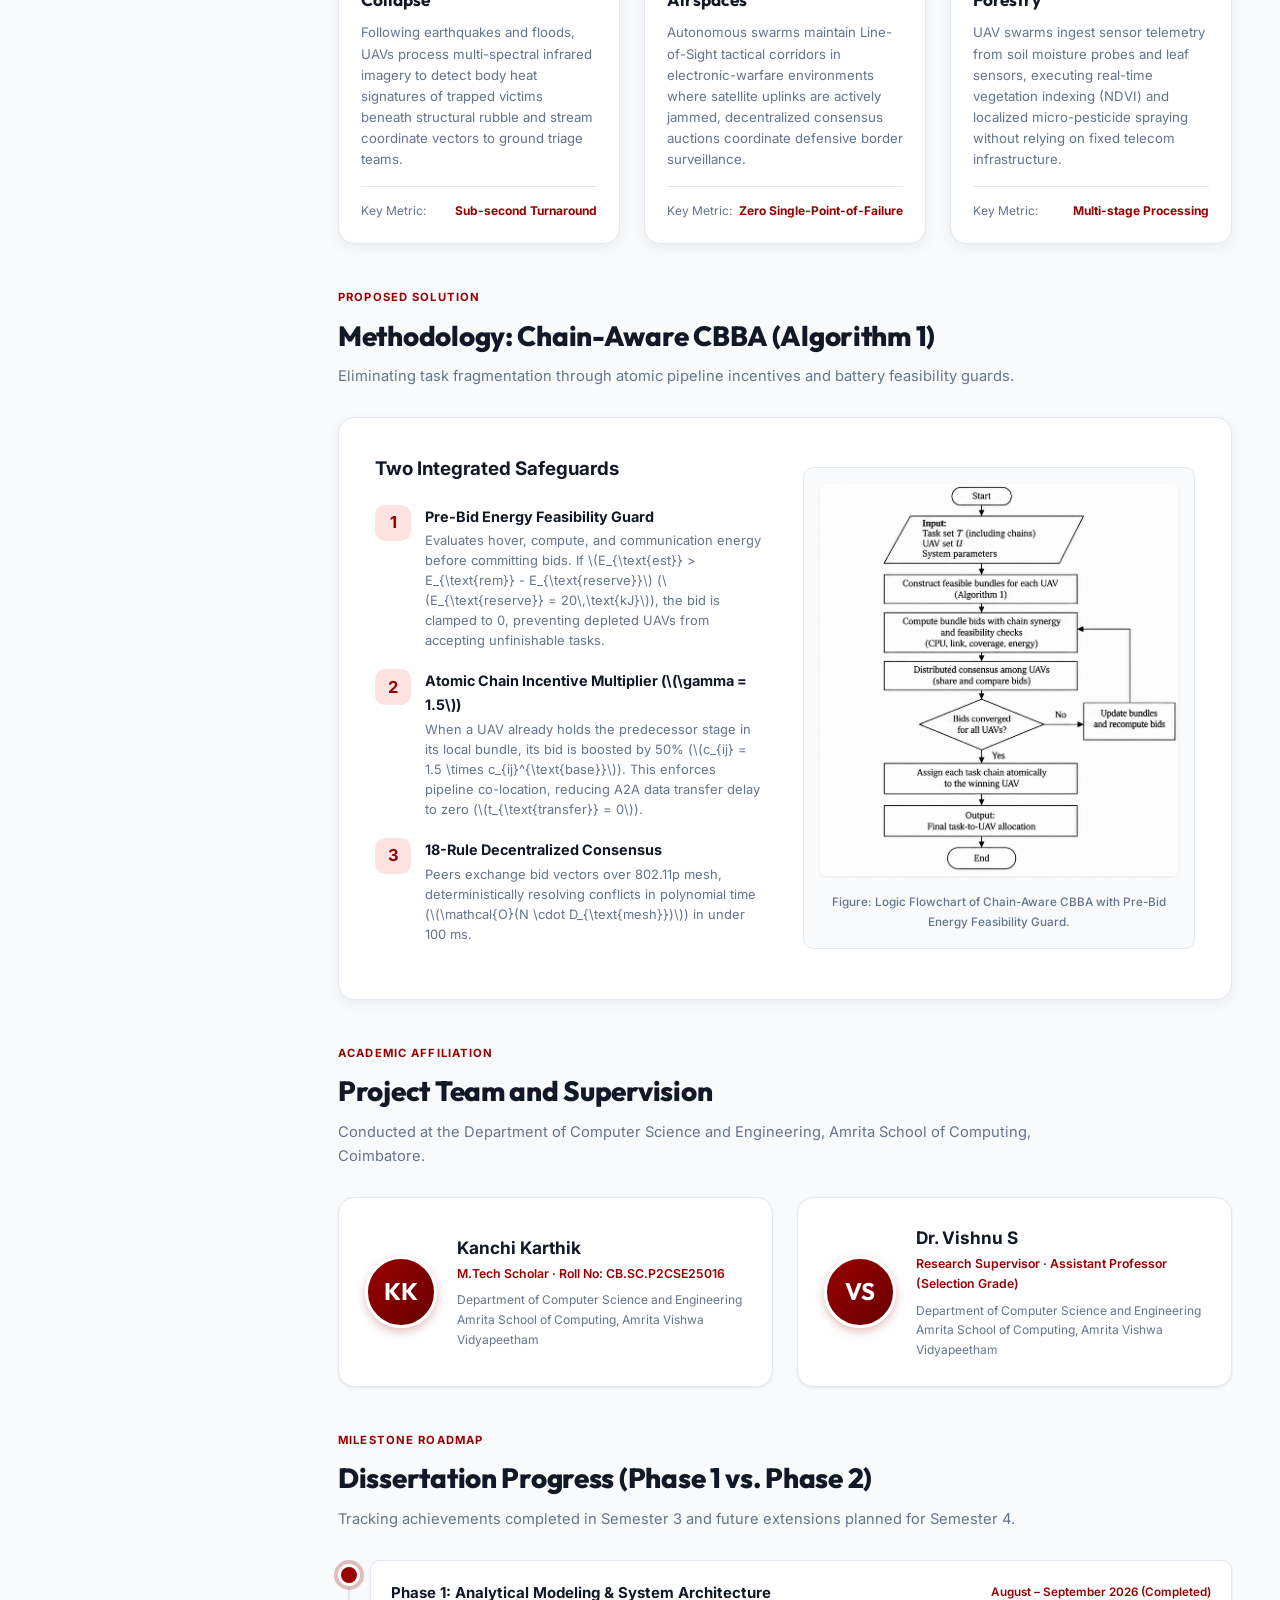
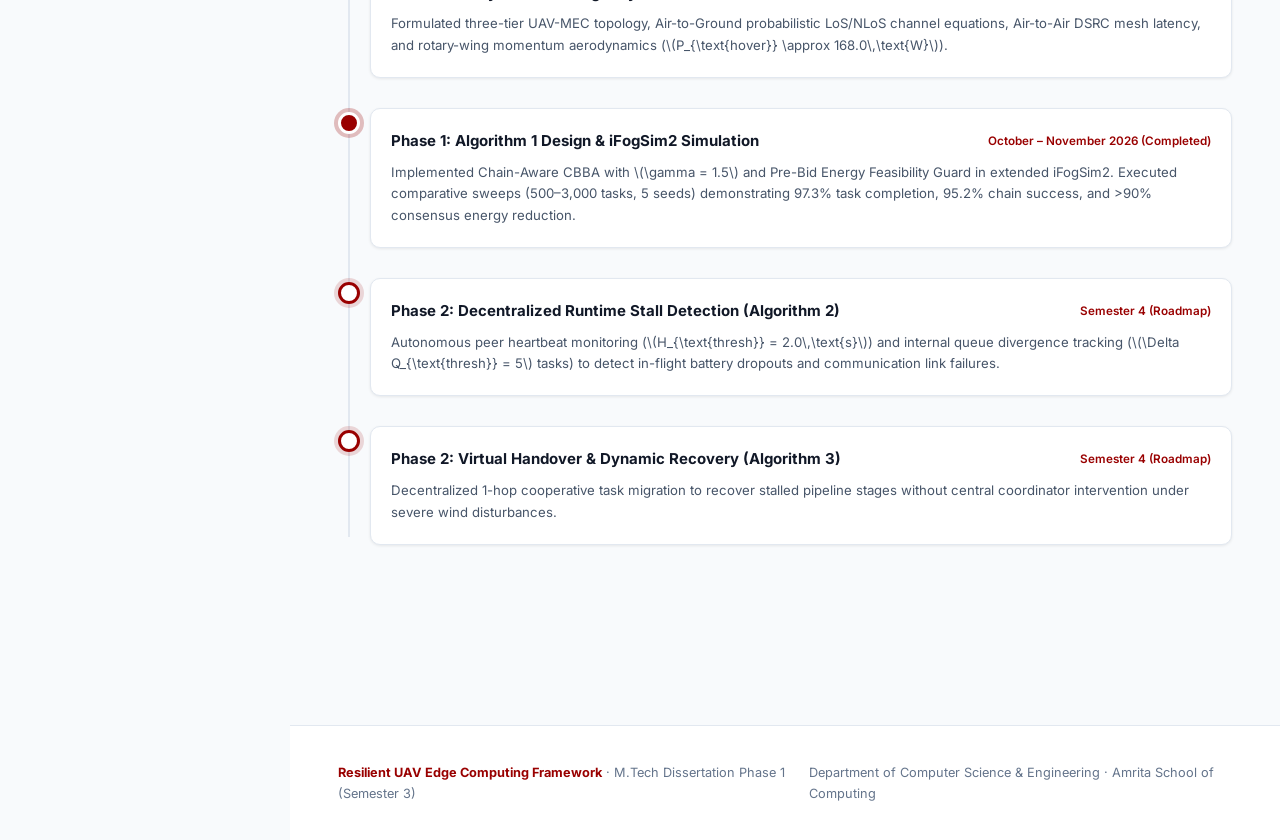
==== commit 036d14b1: "Update supervisor name to Dr. Vishnu S and apply authentic grainure texture (remove dots)" ====
--- a/index.html
+++ b/index.html
@@ -104,7 +104,7 @@
               </div>
               <div class="meta-item">
                 <span class="meta-label">Supervisor</span>
-                <span class="meta-val">Dr. Vishnuvarthan R</span>
+                <span class="meta-val">Dr. Vishnu S</span>
               </div>
               <div class="meta-item">
                 <span class="meta-label">Institution</span>
@@ -430,9 +430,9 @@
           </div>
 
           <div class="team-card">
-            <div class="team-avatar">VR</div>
+            <div class="team-avatar">VS</div>
             <div class="team-info">
-              <h3>Dr. Vishnuvarthan R</h3>
+              <h3>Dr. Vishnu S</h3>
               <div class="team-role">Research Supervisor · Assistant Professor (Selection Grade)</div>
               <div class="team-dept">
                 Department of Computer Science and Engineering<br>
--- a/css/style.css
+++ b/css/style.css
@@ -1,7 +1,7 @@
 /* ==============================================================================
    RESILIENT UAV EDGE COMPUTING DOCUMENTATION PORTAL
    Theme: Textured Crimson Red & Clean Academic White
-   Author: Kanchi Karthik [CB.SC.P2CSE25016] | Supervisor: Dr. Vishnuvarthan R
+   Author: Kanchi Karthik [CB.SC.P2CSE25016] | Supervisor: Dr. Vishnu S
    Amrita School of Computing, Amrita Vishwa Vidyapeetham
    ============================================================================== */
 
@@ -58,11 +58,14 @@
 
 body {
   font-family: var(--font-sans);
-  background-color: var(--bg-main);
+  background-color: #f8fafc;
   color: var(--text-main);
   line-height: 1.65;
-  background-image: radial-gradient(#cbd5e1 0.75px, transparent 0.75px);
-  background-size: 24px 24px;
+  background-image: 
+    url("data:image/svg+xml,%3Csvg viewBox='0 0 512 512' xmlns='http://www.w3.org/2000/svg'%3E%3Cfilter id='grainNoise'%3E%3CfeTurbulence type='fractalNoise' baseFrequency='0.85' numOctaves='4' stitchTiles='stitch'/%3E%3CfeColorMatrix type='matrix' values='1 0 0 0 0  0 1 0 0 0  0 0 1 0 0  0 0 0 0.05 0'/%3E%3C/filter%3E%3Crect width='100%25' height='100%25' filter='url(%23grainNoise)'/%3E%3C/svg%3E"),
+    linear-gradient(180deg, #f8fafc 0%, #f1f5f9 100%);
+  background-repeat: repeat;
+  background-attachment: fixed;
   overflow-x: hidden;
 }
 
@@ -99,12 +102,10 @@
   content: "";
   position: absolute;
   top: 0; left: 0; right: 0; bottom: 0;
-  background-image: 
-    radial-gradient(rgba(255, 255, 255, 0.08) 1px, transparent 0),
-    linear-gradient(135deg, rgba(255,255,255,0.04) 25%, transparent 25%, transparent 50%, rgba(255,255,255,0.04) 50%, rgba(255,255,255,0.04) 75%, transparent 75%, transparent);
-  background-size: 16px 16px, 32px 32px;
+  background-image: url("data:image/svg+xml,%3Csvg viewBox='0 0 512 512' xmlns='http://www.w3.org/2000/svg'%3E%3Cfilter id='sidebarGrain'%3E%3CfeTurbulence type='fractalNoise' baseFrequency='0.82' numOctaves='3' stitchTiles='stitch'/%3E%3CfeColorMatrix type='matrix' values='1 0 0 0 1  0 1 0 0 1  0 0 1 0 1  0 0 0 0.085 0'/%3E%3C/filter%3E%3Crect width='100%25' height='100%25' filter='url(%23sidebarGrain)'/%3E%3C/svg%3E");
+  background-repeat: repeat;
   pointer-events: none;
-  opacity: 0.6;
+  opacity: 0.95;
 }
 
 .sidebar-header {
